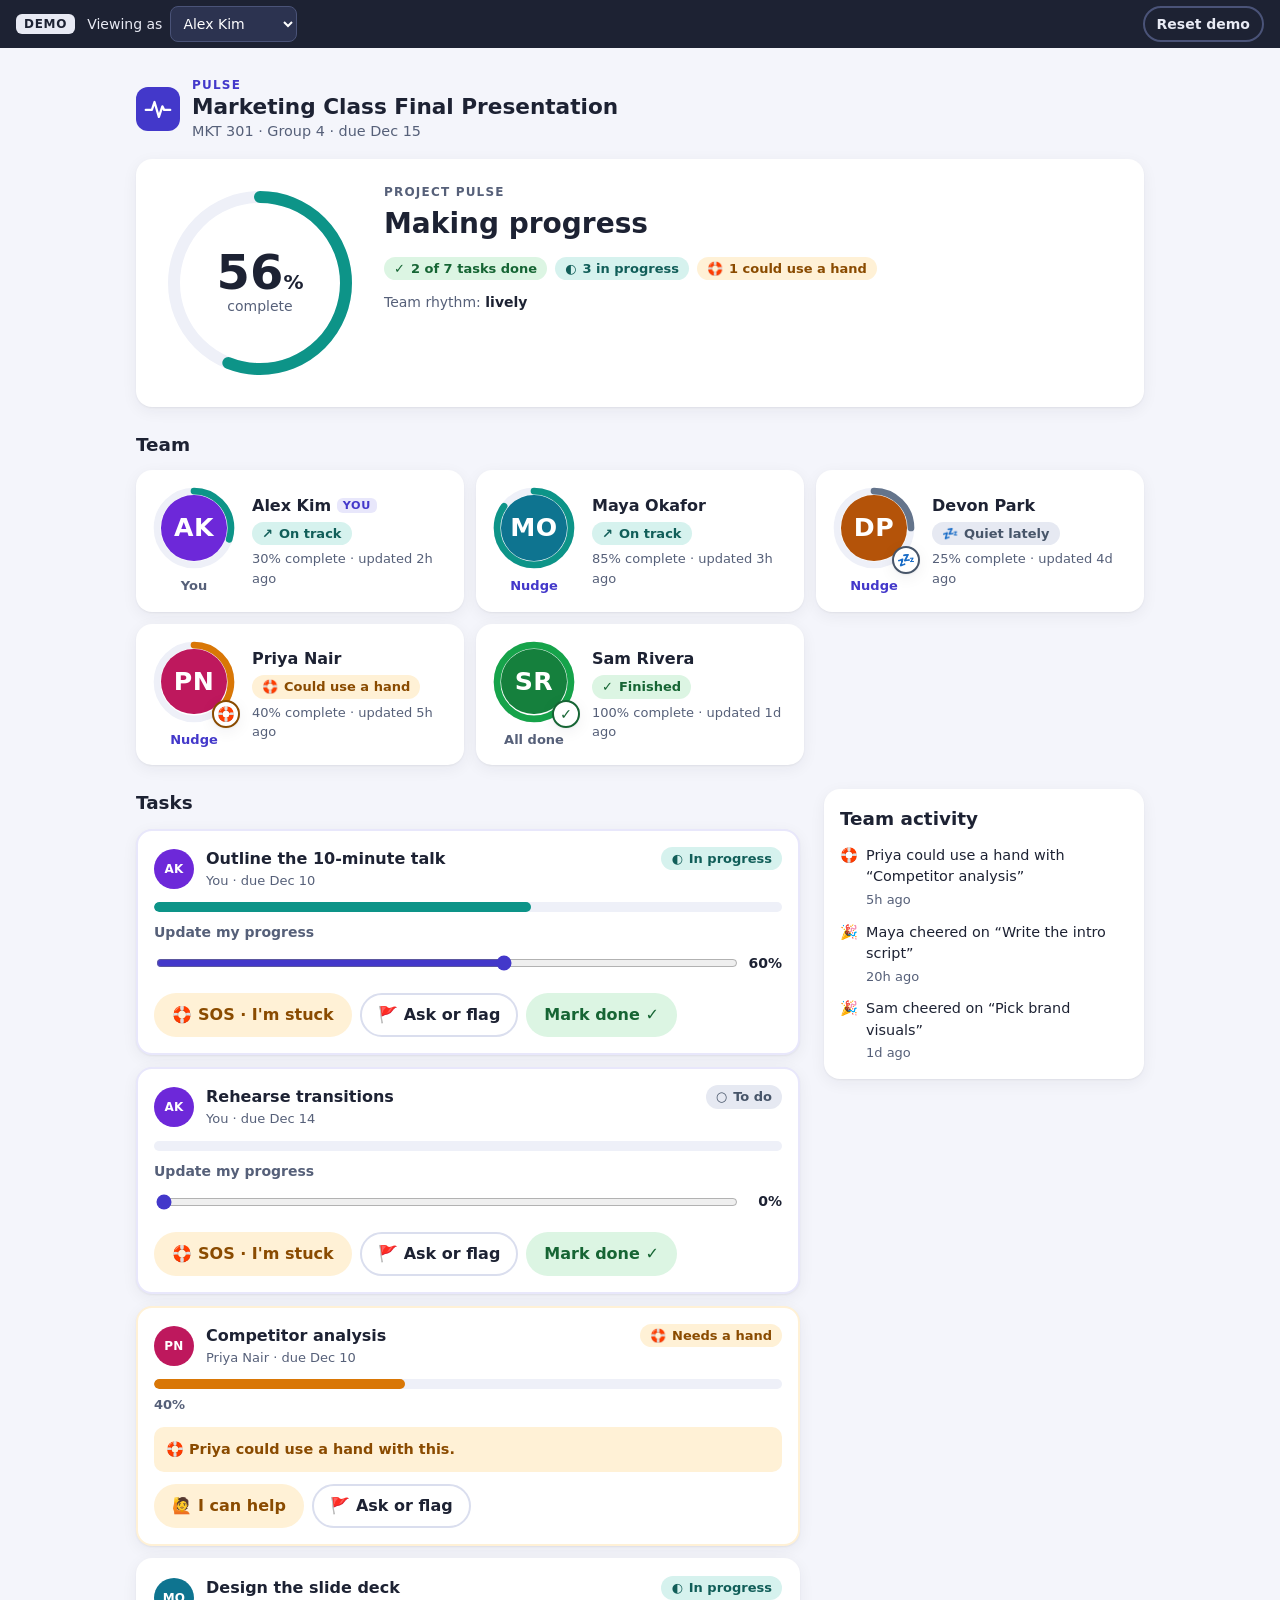
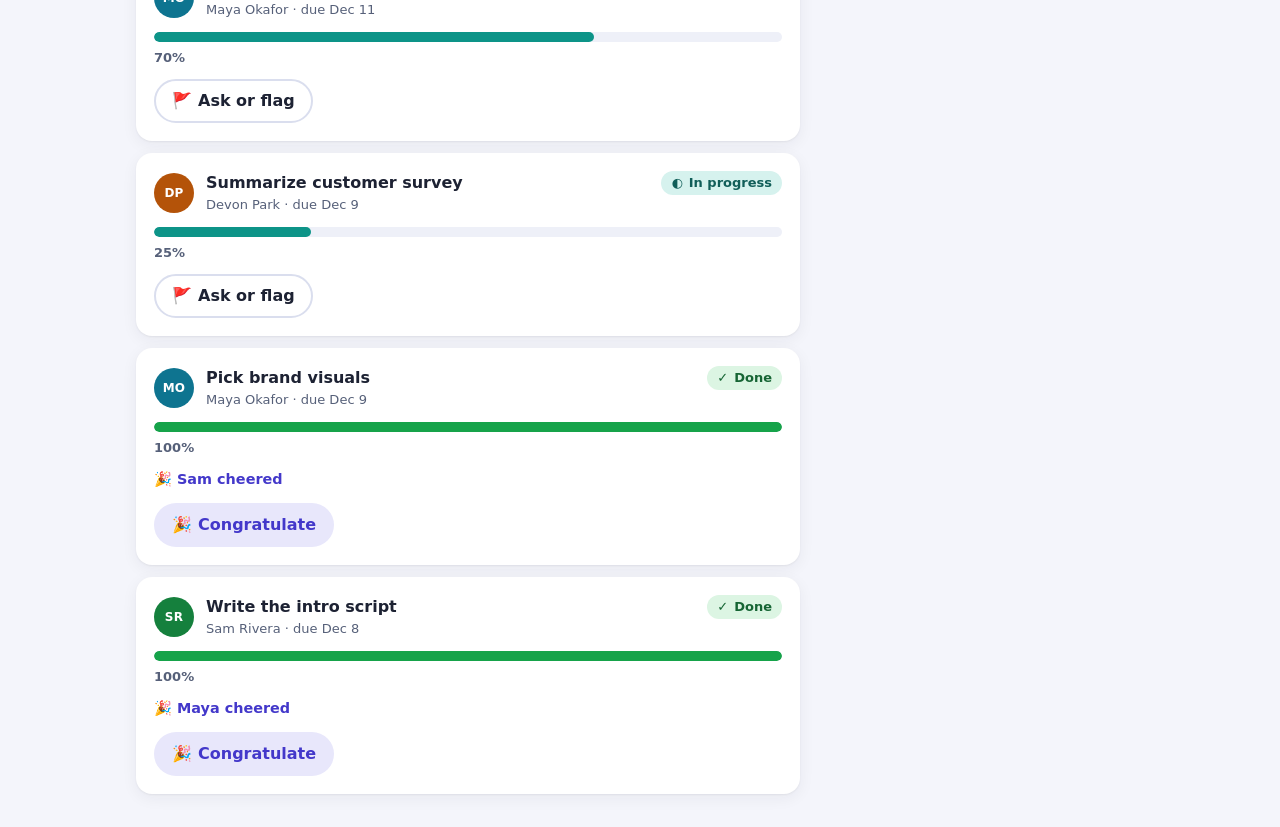
==== docs/index.html @ a9f3e218 "Add files via upload" ====
<!doctype html>
<html lang="en">
<head>
  <meta charset="utf-8">
  <meta name="viewport" content="width=device-width, initial-scale=1">
  <title>Pulse · Group projects without the awkward</title>
  <meta name="description" content="Check in, remind, and ask for help on group projects with one tap. No bossy texts required.">
  <meta name="theme-color" content="#4338ca">
  <link rel="icon" href="data:image/svg+xml,%3Csvg xmlns='http://www.w3.org/2000/svg' viewBox='0 0 32 32'%3E%3Crect width='32' height='32' rx='8' fill='%234338ca'/%3E%3Cpath d='M3 17h6l3-8 5 15 4-11 2 4h6' fill='none' stroke='white' stroke-width='2.5' stroke-linecap='round' stroke-linejoin='round'/%3E%3C/svg%3E">
  <link rel="stylesheet" href="css/tokens.css">
  <link rel="stylesheet" href="css/styles.css">
  <script type="module" src="js/main.js"></script>
</head>
<body>
  <a class="skip-link" href="#main">Skip to content</a>
  <div id="app"></div>
  <div id="toasts" role="status" aria-live="polite"></div>
  <div id="sr-live" class="sr-only" aria-live="polite"></div>
  <noscript><p style="padding:24px">Pulse needs JavaScript to run.</p></noscript>
</body>
</html>
---- docs/css/tokens.css ----
/* Text tones are AA on their soft backgrounds; fill tones are >= 3:1 on white for rings and bars. */
:root {
  --font: system-ui, -apple-system, "Segoe UI", Roboto, "Helvetica Neue", sans-serif;

  --bg: #f4f5fb;
  --surface: #ffffff;
  --surface-2: #eef0f8;
  --border: #dadeee;
  --text: #1d2233;
  --muted: #566079;

  --primary: #4338ca;
  --primary-ink: #ffffff;
  --primary-soft: #e8e7fb;

  --ok: #115e59;
  --ok-soft: #d6f2ee;
  --ok-fill: #0d9488;

  --done: #166534;
  --done-soft: #dcf5e3;
  --done-fill: #16a34a;

  --help: #8a4b00;
  --help-soft: #fff1d6;
  --help-fill: #d97706;

  --quiet: #475569;
  --quiet-soft: #e6e9f2;
  --quiet-fill: #64748b;

  --space-1: 4px;
  --space-2: 8px;
  --space-3: 12px;
  --space-4: 16px;
  --space-5: 24px;
  --space-6: 32px;
  --radius: 16px;
  --radius-sm: 10px;
  --shadow: 0 1px 2px rgb(29 34 51 / 6%), 0 4px 16px rgb(29 34 51 / 6%);

  --dur-fast: 150ms;
  --dur: 350ms;
  --dur-meter: 900ms;
  --ease: cubic-bezier(0.2, 0.8, 0.2, 1);
}
---- docs/css/styles.css ----
*, *::before, *::after { box-sizing: border-box; }
html { -webkit-text-size-adjust: 100%; }
body {
  margin: 0;
  background: var(--bg);
  color: var(--text);
  font: 16px/1.5 var(--font);
}
h1, h2, h3, p, ul { margin: 0; }
ul { padding: 0; list-style: none; }
button, select, input { font: inherit; color: inherit; }
:focus-visible { outline: 3px solid var(--primary); outline-offset: 2px; }
#main:focus { outline: none; }

.sr-only { position: absolute; width: 1px; height: 1px; overflow: hidden; clip: rect(0 0 0 0); white-space: nowrap; }
.skip-link { position: absolute; left: -999px; top: 8px; background: var(--primary); color: var(--primary-ink); padding: 8px 12px; border-radius: 8px; z-index: 100; }
.skip-link:focus { left: 8px; }

/* ---------- tone helpers ---------- */
.tone-ok, .chip-ok { --tone: var(--ok); --tone-soft: var(--ok-soft); --tone-fill: var(--ok-fill); }
.tone-done, .chip-done { --tone: var(--done); --tone-soft: var(--done-soft); --tone-fill: var(--done-fill); }
.tone-help, .chip-help { --tone: var(--help); --tone-soft: var(--help-soft); --tone-fill: var(--help-fill); }
.tone-quiet, .chip-quiet { --tone: var(--quiet); --tone-soft: var(--quiet-soft); --tone-fill: var(--quiet-fill); }

/* ---------- layout ---------- */
.shell { max-width: 1040px; margin: 0 auto; padding: var(--space-4) var(--space-4) var(--space-6); }
main { display: grid; gap: var(--space-5); }
h2 { font-size: 1.15rem; margin-bottom: var(--space-3); }
.columns { display: grid; gap: var(--space-5); align-items: start; }
@media (min-width: 900px) { .columns { grid-template-columns: 1fr 320px; } }
.card { background: var(--surface); border-radius: var(--radius); box-shadow: var(--shadow); padding: var(--space-4); }
.empty { color: var(--muted); }

.demo-bar { display: flex; flex-wrap: wrap; align-items: center; gap: var(--space-3); padding: 6px var(--space-4); background: #1d2233; color: #e8eaf4; font-size: 0.875rem; }
.demo-bar label { display: flex; align-items: center; gap: var(--space-2); margin-right: auto; }
.demo-bar select { background: #2c3350; border: 1px solid #4a5378; border-radius: 8px; padding: 6px 8px; color: #fff; min-height: 36px; }
.demo-bar .btn-ghost { color: #e8eaf4; border-color: #4a5378; }
.demo-tag { background: #e8eaf4; color: #1d2233; border-radius: 6px; padding: 1px 8px; font-weight: 700; font-size: 0.75rem; text-transform: uppercase; letter-spacing: 0.06em; }

.top { display: flex; gap: var(--space-3); align-items: center; padding: var(--space-3) 0 var(--space-4); }
.logo { width: 44px; height: 44px; border-radius: 12px; background: var(--primary); color: #fff; display: grid; place-items: center; flex: none; }
.logo svg { width: 28px; height: 28px; }
.brand { font-size: 0.75rem; font-weight: 700; letter-spacing: 0.1em; text-transform: uppercase; color: var(--primary); }
h1 { font-size: 1.35rem; line-height: 1.25; }
.sub { color: var(--muted); font-size: 0.9rem; }

/* ---------- buttons and chips ---------- */
.btn { display: inline-flex; align-items: center; justify-content: center; gap: 6px; min-height: 44px; padding: 8px 16px; border-radius: 999px; border: 2px solid transparent; background: var(--surface-2); font-weight: 600; cursor: pointer; transition: transform var(--dur-fast) var(--ease), background var(--dur-fast); }
.btn:hover { background: var(--border); }
.btn:active { transform: scale(0.97); }
.btn:disabled { cursor: default; opacity: 1; transform: none; }
.btn-sm { min-height: 36px; padding: 4px 12px; font-size: 0.875rem; }
.btn-primary { background: var(--primary); color: var(--primary-ink); }
.btn-primary:hover { background: #3730a3; }
.btn-ghost { background: transparent; border-color: var(--border); }
.btn-ghost:hover { background: var(--surface-2); }
.btn-soft { background: var(--done-soft); color: var(--done); }
.btn-soft:hover { background: #c9efd4; }
.btn-soft:disabled { background: var(--quiet-soft); color: var(--quiet); }
.btn-help { background: var(--help-soft); color: var(--help); }
.btn-help:hover { background: #ffe5b4; }
.btn-cheer { background: var(--primary-soft); color: var(--primary); }
.btn-cheer:hover { background: #d9d7f8; }
.btn-chip { background: var(--surface); border-color: var(--border); }
.btn-chip:hover { background: var(--primary-soft); border-color: var(--primary); }

.chip { display: inline-flex; align-items: center; gap: 6px; padding: 2px 10px; border-radius: 999px; font-size: 0.8125rem; font-weight: 600; background: var(--tone-soft); color: var(--tone); white-space: nowrap; }
.chip-row { display: flex; flex-wrap: wrap; gap: var(--space-2); }

/* ---------- avatar and individual meter ---------- */
.avatar { --size: 56px; position: relative; display: inline-grid; place-items: center; width: var(--size); height: var(--size); flex: none; }
.avatar-lg { --size: 84px; }
.avatar-sm { --size: 40px; }
.avatar-xs { --size: 24px; }
.avatar-face { position: absolute; inset: 11%; border-radius: 50%; background: var(--avatar-color); color: #fff; display: grid; place-items: center; font-weight: 700; font-size: calc(var(--size) * 0.3); letter-spacing: 0.02em; }
.avatar-xs .avatar-face, .avatar-sm .avatar-face { inset: 0; }
.avatar-badge { position: absolute; right: -4px; bottom: -4px; width: 28px; height: 28px; border-radius: 50%; background: var(--surface); border: 2px solid var(--tone, var(--border)); color: var(--tone, var(--text)); display: grid; place-items: center; font-size: 0.9rem; font-weight: 700; line-height: 1; box-shadow: var(--shadow); }
.ring { position: absolute; inset: 0; width: 100%; height: 100%; transform: rotate(-90deg); }
.ring circle, .pulse-svg circle { fill: none; stroke-width: 8; }
.ring-track { stroke: var(--surface-2); }
.ring-fill { stroke: var(--tone-fill, var(--primary)); stroke-linecap: round; transition: stroke-dasharray var(--dur-meter) var(--ease), stroke var(--dur); }
.ring-fill[data-pct="0"] { opacity: 0; }

/* ---------- project pulse ---------- */
.hero { display: grid; gap: var(--space-5); justify-items: center; text-align: center; padding: var(--space-5); }
@media (min-width: 640px) { .hero { grid-template-columns: auto 1fr; justify-items: start; text-align: left; } }
.pulse-meter { position: relative; width: 200px; height: 200px; }
.pulse-svg { position: relative; width: 100%; height: 100%; transform: rotate(-90deg); }
.pulse-svg circle { stroke-width: 12; }
.pulse-halo { position: absolute; inset: 0; border-radius: 50%; border: 4px solid var(--tone-fill); opacity: 0; animation: heartbeat var(--pulse-duration, 2s) ease-out infinite; }
.pulse-center { position: absolute; inset: 0; display: grid; place-content: center; text-align: center; }
.pulse-pct { font-size: 3rem; font-weight: 800; line-height: 1; }
.pulse-pct small { font-size: 1.25rem; font-weight: 700; }
.pulse-caption { color: var(--muted); font-size: 0.875rem; }
.eyebrow { font-size: 0.75rem; font-weight: 700; letter-spacing: 0.1em; text-transform: uppercase; color: var(--muted); }
.hero h2 { font-size: 1.75rem; margin: 2px 0 var(--space-3); }
.rhythm { margin-top: var(--space-3); color: var(--muted); font-size: 0.875rem; }
.rhythm strong { color: var(--text); }
@keyframes heartbeat {
  0% { transform: scale(0.98); opacity: 0.55; }
  55% { transform: scale(1.14); opacity: 0; }
  100% { transform: scale(1.14); opacity: 0; }
}

/* ---------- team ---------- */
.team { display: grid; gap: var(--space-3); grid-template-columns: repeat(auto-fill, minmax(260px, 1fr)); }
.member-card { display: flex; gap: var(--space-4); align-items: center; background: var(--surface); border-radius: var(--radius); box-shadow: var(--shadow); padding: var(--space-4); }
.nudge-slot { display: grid; justify-items: center; gap: 6px; background: none; border: 0; padding: 4px; margin: -4px; border-radius: var(--radius-sm); flex: none; min-width: 92px; }
button.nudge-slot { cursor: pointer; transition: transform var(--dur-fast) var(--ease); }
button.nudge-slot:hover { background: var(--primary-soft); }
button.nudge-slot:active { transform: scale(0.95); }
.nudge-caption { font-size: 0.8125rem; font-weight: 700; color: var(--primary); }
.nudge-slot.is-cooldown .nudge-caption, .nudge-slot.is-finished .nudge-caption { color: var(--muted); }
div.nudge-slot .nudge-caption { color: var(--muted); font-weight: 600; }
.member-info { display: grid; gap: 4px; justify-items: start; min-width: 0; }
.member-name { font-size: 1rem; }
.you-tag { font-size: 0.7rem; font-weight: 700; text-transform: uppercase; letter-spacing: 0.06em; background: var(--primary-soft); color: var(--primary); border-radius: 6px; padding: 1px 6px; vertical-align: middle; }
.member-meta { color: var(--muted); font-size: 0.8125rem; }
.member-waiting { color: var(--primary); font-size: 0.8125rem; font-weight: 600; }

/* receive animation: the nudged avatar waves and sends out ripples; the 👋 badge stays as the non-motion cue */
.nudge-anim { animation: wave 0.9s var(--ease) 3; }
.nudge-anim .ripple { position: absolute; inset: 0; border-radius: 50%; border: 3px solid var(--primary); animation: ripple 1.2s ease-out 3; }
@keyframes wave {
  0%, 100% { transform: rotate(0) scale(1); }
  20% { transform: rotate(-9deg) scale(1.08); }
  45% { transform: rotate(8deg) scale(1.08); }
  70% { transform: rotate(-4deg) scale(1.03); }
}
@keyframes ripple { from { transform: scale(1); opacity: 0.7; } to { transform: scale(1.55); opacity: 0; } }

.banner { display: flex; flex-wrap: wrap; align-items: center; gap: var(--space-4); background: var(--primary-soft); border: 2px solid var(--primary); border-radius: var(--radius); padding: var(--space-4); animation: slide-in var(--dur) var(--ease); }
.banner-icon { font-size: 2rem; }
.banner-text { flex: 1 1 220px; }
.banner h2 { font-size: 1.05rem; margin: 0 0 2px; }
.banner p { color: var(--muted); font-size: 0.9rem; }
.banner-actions { display: flex; flex-wrap: wrap; gap: var(--space-2); }
@keyframes slide-in { from { transform: translateY(-8px); opacity: 0; } }

/* ---------- tasks ---------- */
.tasks { display: grid; gap: var(--space-3); }
.task { display: grid; gap: var(--space-3); border: 2px solid transparent; }
.task.is-mine { border-color: var(--primary-soft); }
.task.status-needs_help { border-color: var(--help-soft); }
.task-head { display: flex; align-items: center; gap: var(--space-3); }
.task-title { flex: 1; min-width: 0; }
.task-title h3 { font-size: 1rem; }
.task-title p { color: var(--muted); font-size: 0.8125rem; }
.task-head .chip { align-self: flex-start; }
.bar { height: 10px; background: var(--surface-2); border-radius: 999px; overflow: hidden; }
.bar-fill { display: block; height: 100%; background: var(--tone-fill); border-radius: 999px; transition: width var(--dur) var(--ease); }
.bar-label { margin-top: -6px; font-size: 0.8125rem; font-weight: 700; color: var(--muted); }
.bar + .slider { margin-top: -2px; }
.slider { display: grid; grid-template-columns: 1fr auto; gap: 2px var(--space-3); align-items: center; font-size: 0.875rem; font-weight: 600; }
.slider span { grid-column: 1 / -1; color: var(--muted); }
.slider input { width: 100%; height: 32px; accent-color: var(--primary); cursor: pointer; }
.slider output { font-weight: 700; min-width: 3.5ch; text-align: right; }
.task-actions { display: flex; flex-wrap: wrap; gap: var(--space-2); }
.help-panel { background: var(--help-soft); color: var(--help); border-radius: var(--radius-sm); padding: var(--space-3); font-weight: 600; font-size: 0.9rem; display: grid; gap: var(--space-2); }
.offers { display: grid; gap: 6px; color: var(--text); font-weight: 500; }
.offers li { display: flex; align-items: center; gap: var(--space-2); }
.cheer-line { color: var(--primary); font-weight: 600; font-size: 0.9rem; }
.flag-row { display: flex; flex-wrap: wrap; gap: var(--space-2); }
.flag-chip { display: inline-flex; align-items: center; gap: 6px; background: var(--primary-soft); color: var(--primary); border-radius: 999px; padding: 2px 4px 2px 12px; font-size: 0.8125rem; font-weight: 600; }
.flag-chip small { font-weight: 500; color: var(--muted); }
.flag-chip:not(:has(.chip-x)) { padding-right: 12px; }
.chip-x { width: 28px; height: 28px; border: 0; border-radius: 50%; background: transparent; color: var(--primary); font-size: 1.1rem; line-height: 1; cursor: pointer; }
.chip-x:hover { background: #d9d7f8; }
.flag-menu { display: flex; flex-wrap: wrap; gap: var(--space-2); padding-top: var(--space-2); border-top: 1px dashed var(--border); animation: slide-in var(--dur-fast) var(--ease); }

/* ---------- feed ---------- */
.feed ul { display: grid; gap: var(--space-3); }
.feed li { display: grid; grid-template-columns: auto 1fr; gap: 2px var(--space-2); font-size: 0.9rem; }
.feed time { grid-column: 2; color: var(--muted); font-size: 0.8125rem; }

/* ---------- toasts and confetti ---------- */
#toasts { position: fixed; left: 50%; bottom: var(--space-4); transform: translateX(-50%); display: grid; gap: var(--space-2); width: min(92vw, 440px); z-index: 50; pointer-events: none; }
.toast { pointer-events: auto; display: flex; align-items: center; gap: var(--space-3); background: #1d2233; color: #fff; border-radius: 14px; padding: 12px 16px; box-shadow: 0 8px 24px rgb(0 0 0 / 25%); animation: slide-in var(--dur) var(--ease); }
.toast-text { flex: 1; }
.toast-undo { background: transparent; border: 2px solid #aab0ff; color: #cfd2ff; border-radius: 999px; min-height: 36px; padding: 2px 14px; font-weight: 700; cursor: pointer; }
.toast-undo:hover { background: #2c3350; }
.confetti { position: fixed; z-index: 60; pointer-events: none; font-size: 1.4rem; transform: translate(-50%, -50%); animation: pop 0.9s var(--ease) forwards; }
@keyframes pop { to { transform: translate(calc(-50% + var(--dx)), calc(-50% + var(--dy))) rotate(25deg); opacity: 0; } }

/* ---------- debug (?debug=1) ---------- */
#debug-panel { position: fixed; left: 8px; bottom: 8px; z-index: 70; display: flex; flex-wrap: wrap; gap: 4px; align-items: center; background: #fff; border: 1px solid var(--border); border-radius: 10px; padding: 6px 8px; font-size: 0.75rem; box-shadow: var(--shadow); max-width: 260px; }
#debug-panel button { min-height: 28px; padding: 0 8px; border: 1px solid var(--border); border-radius: 6px; background: var(--surface-2); cursor: pointer; }
#debug-panel button[aria-pressed="true"] { background: var(--primary); color: #fff; }

/* ---------- small screens ---------- */
@media (max-width: 420px) {
  .team { grid-template-columns: 1fr; }
  .hero h2 { font-size: 1.5rem; }
}

/* Motion off: states still read through badges, labels and the final ring/bar values. */
@media (prefers-reduced-motion: reduce) {
  *, *::before, *::after { animation: none !important; transition: none !important; scroll-behavior: auto !important; }
}
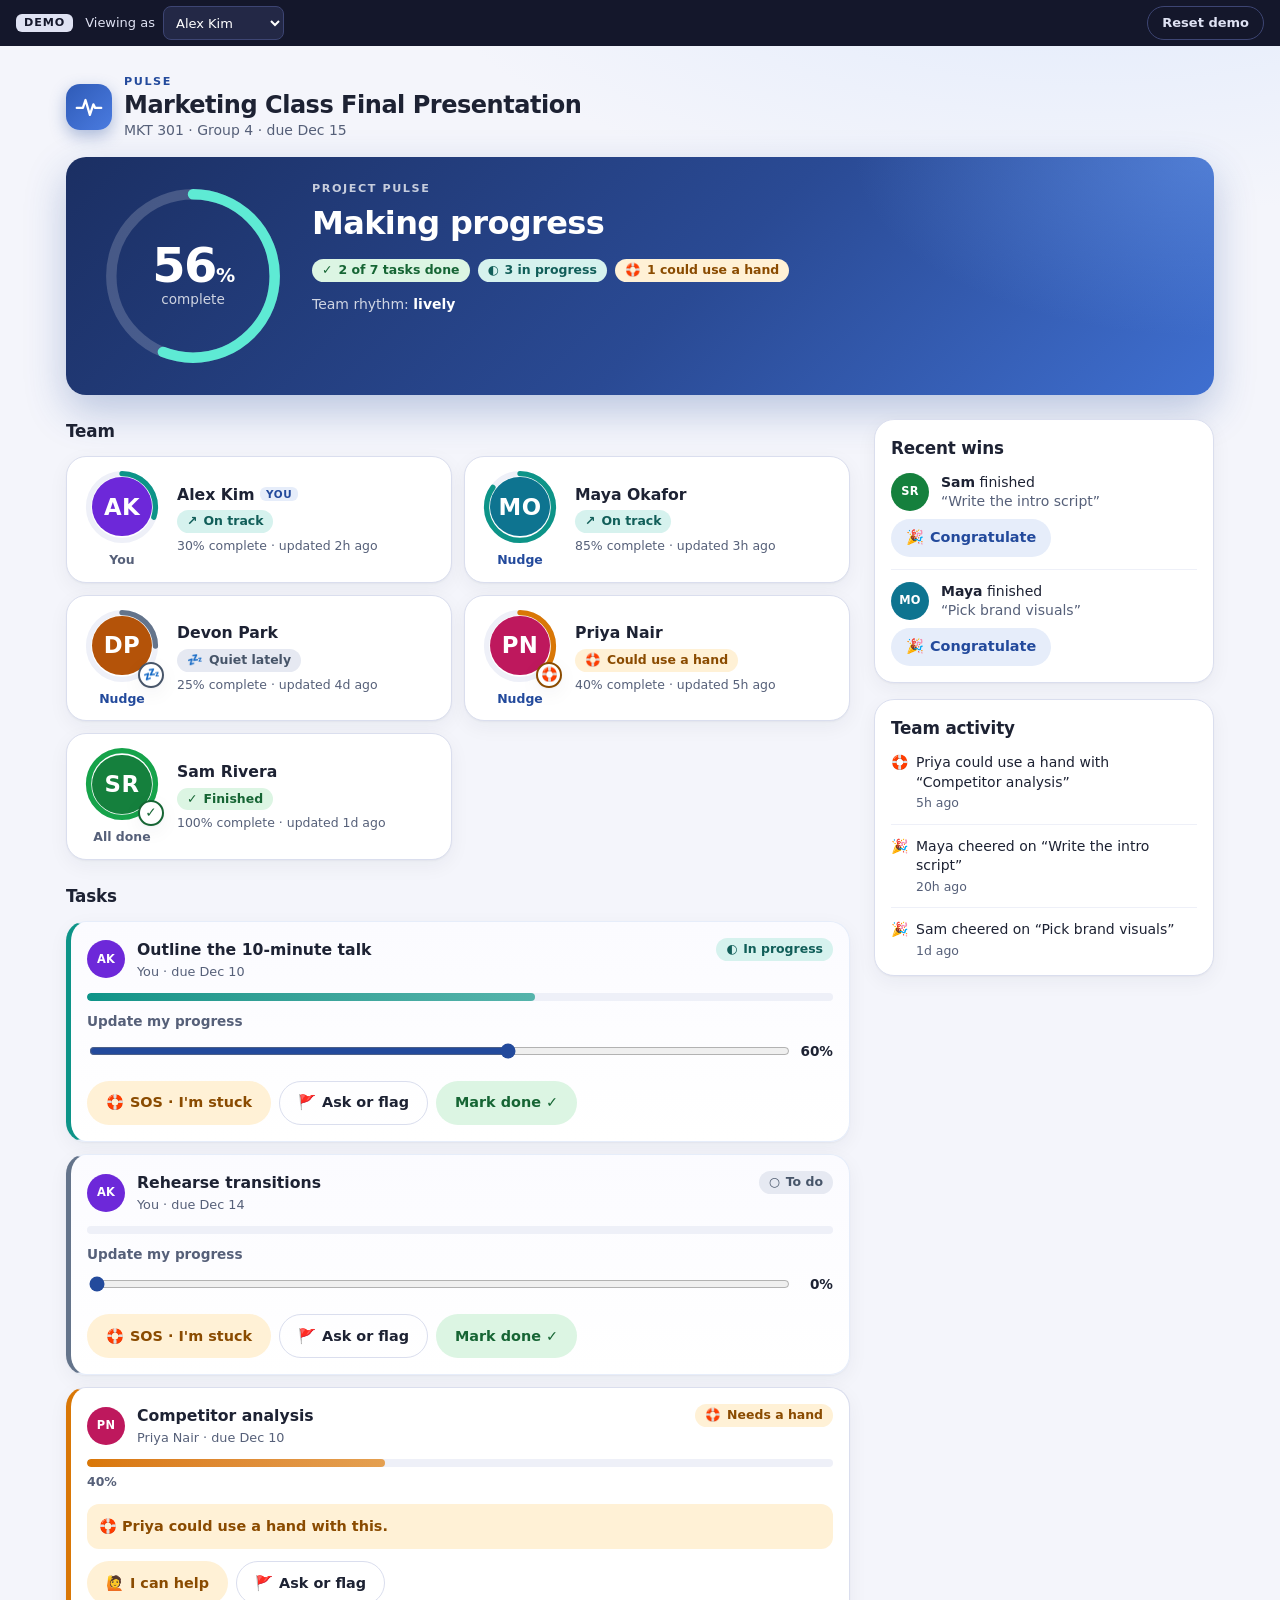
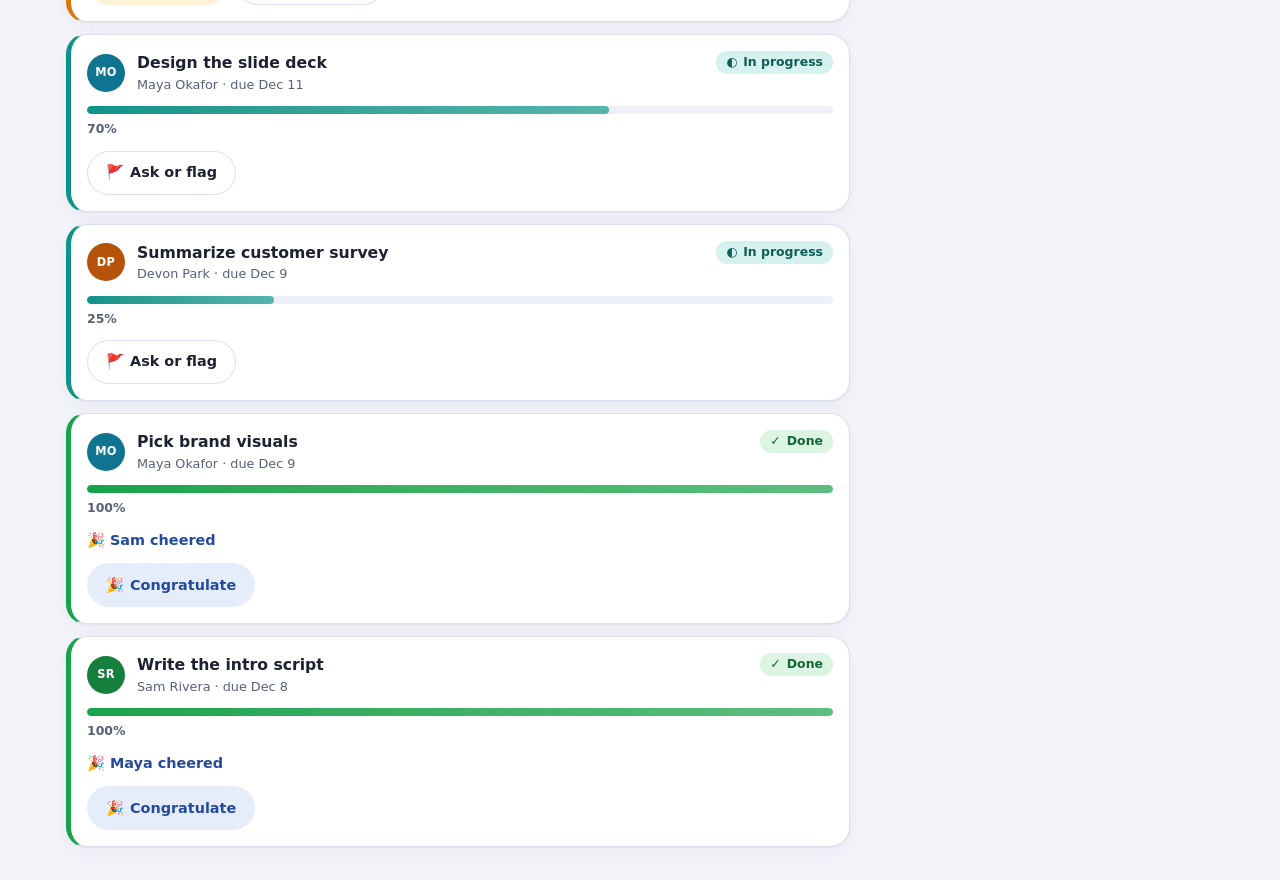
==== commit 95ad3203: "Redesign: two-column layout with wins sidebar, navy theme, test harness" ====
--- a/docs/index.html
+++ b/docs/index.html
@@ -5,8 +5,8 @@
   <meta name="viewport" content="width=device-width, initial-scale=1">
   <title>Pulse · Group projects without the awkward</title>
   <meta name="description" content="Check in, remind, and ask for help on group projects with one tap. No bossy texts required.">
-  <meta name="theme-color" content="#4338ca">
-  <link rel="icon" href="data:image/svg+xml,%3Csvg xmlns='http://www.w3.org/2000/svg' viewBox='0 0 32 32'%3E%3Crect width='32' height='32' rx='8' fill='%234338ca'/%3E%3Cpath d='M3 17h6l3-8 5 15 4-11 2 4h6' fill='none' stroke='white' stroke-width='2.5' stroke-linecap='round' stroke-linejoin='round'/%3E%3C/svg%3E">
+  <meta name="theme-color" content="#234a9c">
+  <link rel="icon" href="data:image/svg+xml,%3Csvg xmlns='http://www.w3.org/2000/svg' viewBox='0 0 32 32'%3E%3Crect width='32' height='32' rx='8' fill='%23234a9c'/%3E%3Cpath d='M3 17h6l3-8 5 15 4-11 2 4h6' fill='none' stroke='white' stroke-width='2.5' stroke-linecap='round' stroke-linejoin='round'/%3E%3C/svg%3E">
   <link rel="stylesheet" href="css/tokens.css">
   <link rel="stylesheet" href="css/styles.css">
   <script type="module" src="js/main.js"></script>
--- a/docs/css/tokens.css
+++ b/docs/css/tokens.css
@@ -9,9 +9,9 @@
   --text: #1d2233;
   --muted: #566079;
 
-  --primary: #4338ca;
+  --primary: #234a9c;
   --primary-ink: #ffffff;
-  --primary-soft: #e8e7fb;
+  --primary-soft: #e6edfa;
 
   --ok: #115e59;
   --ok-soft: #d6f2ee;
@@ -35,9 +35,9 @@
   --space-4: 16px;
   --space-5: 24px;
   --space-6: 32px;
-  --radius: 16px;
-  --radius-sm: 10px;
-  --shadow: 0 1px 2px rgb(29 34 51 / 6%), 0 4px 16px rgb(29 34 51 / 6%);
+  --radius: 20px;
+  --radius-sm: 12px;
+  --shadow: 0 1px 2px rgb(29 34 51 / 4%), 0 6px 20px rgb(29 34 51 / 5%);
 
   --dur-fast: 150ms;
   --dur: 350ms;
--- a/docs/css/styles.css
+++ b/docs/css/styles.css
@@ -2,9 +2,11 @@
 html { -webkit-text-size-adjust: 100%; }
 body {
   margin: 0;
-  background: var(--bg);
+  background: radial-gradient(1100px 520px at 85% -120px, #dde8fb 0%, transparent 65%), var(--bg);
+  background-attachment: fixed;
   color: var(--text);
   font: 16px/1.5 var(--font);
+  -webkit-font-smoothing: antialiased;
 }
 h1, h2, h3, p, ul { margin: 0; }
 ul { padding: 0; list-style: none; }
@@ -17,41 +19,48 @@
 .skip-link:focus { left: 8px; }
 
 /* ---------- tone helpers ---------- */
-.tone-ok, .chip-ok { --tone: var(--ok); --tone-soft: var(--ok-soft); --tone-fill: var(--ok-fill); }
-.tone-done, .chip-done { --tone: var(--done); --tone-soft: var(--done-soft); --tone-fill: var(--done-fill); }
-.tone-help, .chip-help { --tone: var(--help); --tone-soft: var(--help-soft); --tone-fill: var(--help-fill); }
-.tone-quiet, .chip-quiet { --tone: var(--quiet); --tone-soft: var(--quiet-soft); --tone-fill: var(--quiet-fill); }
+.tone-ok, .chip-ok, .status-in_progress { --tone: var(--ok); --tone-soft: var(--ok-soft); --tone-fill: var(--ok-fill); }
+.tone-done, .chip-done, .status-done { --tone: var(--done); --tone-soft: var(--done-soft); --tone-fill: var(--done-fill); }
+.tone-help, .chip-help, .status-needs_help { --tone: var(--help); --tone-soft: var(--help-soft); --tone-fill: var(--help-fill); }
+.tone-quiet, .chip-quiet, .status-todo { --tone: var(--quiet); --tone-soft: var(--quiet-soft); --tone-fill: var(--quiet-fill); }
 
 /* ---------- layout ---------- */
-.shell { max-width: 1040px; margin: 0 auto; padding: var(--space-4) var(--space-4) var(--space-6); }
+.shell { max-width: 1180px; margin: 0 auto; padding: var(--space-3) var(--space-4) var(--space-6); }
 main { display: grid; gap: var(--space-5); }
-h2 { font-size: 1.15rem; margin-bottom: var(--space-3); }
+h2 { font-size: 1.05rem; font-weight: 700; letter-spacing: -0.01em; margin-bottom: var(--space-3); }
 .columns { display: grid; gap: var(--space-5); align-items: start; }
-@media (min-width: 900px) { .columns { grid-template-columns: 1fr 320px; } }
-.card { background: var(--surface); border-radius: var(--radius); box-shadow: var(--shadow); padding: var(--space-4); }
-.empty { color: var(--muted); }
-
-.demo-bar { display: flex; flex-wrap: wrap; align-items: center; gap: var(--space-3); padding: 6px var(--space-4); background: #1d2233; color: #e8eaf4; font-size: 0.875rem; }
+.primary { display: grid; gap: var(--space-5); min-width: 0; }
+.side { display: grid; gap: var(--space-4); }
+@media (min-width: 1000px) {
+  .columns { grid-template-columns: minmax(0, 1fr) 340px; }
+  .side { position: sticky; top: var(--space-4); }
+}
+.card { background: var(--surface); border: 1px solid var(--border); border-radius: var(--radius); box-shadow: var(--shadow); padding: var(--space-4); }
+.side h2 { margin-bottom: var(--space-3); }
+.empty { color: var(--muted); font-size: 0.9rem; }
+
+.demo-bar { display: flex; flex-wrap: wrap; align-items: center; gap: var(--space-3); padding: 6px var(--space-4); background: #14172b; color: #dfe2f3; font-size: 0.8125rem; }
 .demo-bar label { display: flex; align-items: center; gap: var(--space-2); margin-right: auto; }
-.demo-bar select { background: #2c3350; border: 1px solid #4a5378; border-radius: 8px; padding: 6px 8px; color: #fff; min-height: 36px; }
-.demo-bar .btn-ghost { color: #e8eaf4; border-color: #4a5378; }
-.demo-tag { background: #e8eaf4; color: #1d2233; border-radius: 6px; padding: 1px 8px; font-weight: 700; font-size: 0.75rem; text-transform: uppercase; letter-spacing: 0.06em; }
-
-.top { display: flex; gap: var(--space-3); align-items: center; padding: var(--space-3) 0 var(--space-4); }
-.logo { width: 44px; height: 44px; border-radius: 12px; background: var(--primary); color: #fff; display: grid; place-items: center; flex: none; }
+.demo-bar select { background: #232846; border: 1px solid #3d4573; border-radius: 8px; padding: 4px 8px; color: #fff; min-height: 34px; }
+.demo-bar .btn-ghost { color: #dfe2f3; border-color: #3d4573; }
+.demo-bar .btn-ghost:hover { background: #232846; }
+.demo-tag { background: #dfe2f3; color: #14172b; border-radius: 6px; padding: 1px 8px; font-weight: 700; font-size: 0.7rem; text-transform: uppercase; letter-spacing: 0.08em; }
+
+.top { display: flex; gap: var(--space-3); align-items: center; padding: var(--space-4) 0; }
+.logo { width: 46px; height: 46px; border-radius: 14px; background: linear-gradient(135deg, #2f5bb7, #4a7be0); color: #fff; display: grid; place-items: center; flex: none; box-shadow: 0 6px 16px rgb(35 74 156 / 35%); }
 .logo svg { width: 28px; height: 28px; }
-.brand { font-size: 0.75rem; font-weight: 700; letter-spacing: 0.1em; text-transform: uppercase; color: var(--primary); }
-h1 { font-size: 1.35rem; line-height: 1.25; }
-.sub { color: var(--muted); font-size: 0.9rem; }
+.brand { font-size: 0.7rem; font-weight: 800; letter-spacing: 0.14em; text-transform: uppercase; color: var(--primary); }
+h1 { font-size: 1.5rem; line-height: 1.2; font-weight: 750; letter-spacing: -0.02em; }
+.sub { color: var(--muted); font-size: 0.875rem; }
 
 /* ---------- buttons and chips ---------- */
-.btn { display: inline-flex; align-items: center; justify-content: center; gap: 6px; min-height: 44px; padding: 8px 16px; border-radius: 999px; border: 2px solid transparent; background: var(--surface-2); font-weight: 600; cursor: pointer; transition: transform var(--dur-fast) var(--ease), background var(--dur-fast); }
+.btn { display: inline-flex; align-items: center; justify-content: center; gap: 6px; min-height: 44px; padding: 8px 18px; border-radius: 999px; border: 1px solid transparent; background: var(--surface-2); font-weight: 600; font-size: 0.9rem; cursor: pointer; transition: transform var(--dur-fast) var(--ease), background var(--dur-fast), box-shadow var(--dur-fast); }
 .btn:hover { background: var(--border); }
 .btn:active { transform: scale(0.97); }
-.btn:disabled { cursor: default; opacity: 1; transform: none; }
-.btn-sm { min-height: 36px; padding: 4px 12px; font-size: 0.875rem; }
-.btn-primary { background: var(--primary); color: var(--primary-ink); }
-.btn-primary:hover { background: #3730a3; }
+.btn:disabled { cursor: default; transform: none; }
+.btn-sm { min-height: 34px; padding: 2px 14px; font-size: 0.8125rem; }
+.btn-primary { background: linear-gradient(135deg, #2f5bb7, #1f4390); color: var(--primary-ink); box-shadow: 0 4px 12px rgb(35 74 156 / 30%); }
+.btn-primary:hover { background: linear-gradient(135deg, #234a9c, #5b21b6); }
 .btn-ghost { background: transparent; border-color: var(--border); }
 .btn-ghost:hover { background: var(--surface-2); }
 .btn-soft { background: var(--done-soft); color: var(--done); }
@@ -60,62 +69,67 @@
 .btn-help { background: var(--help-soft); color: var(--help); }
 .btn-help:hover { background: #ffe5b4; }
 .btn-cheer { background: var(--primary-soft); color: var(--primary); }
-.btn-cheer:hover { background: #d9d7f8; }
+.btn-cheer:hover { background: #d3def5; }
 .btn-chip { background: var(--surface); border-color: var(--border); }
 .btn-chip:hover { background: var(--primary-soft); border-color: var(--primary); }
 
-.chip { display: inline-flex; align-items: center; gap: 6px; padding: 2px 10px; border-radius: 999px; font-size: 0.8125rem; font-weight: 600; background: var(--tone-soft); color: var(--tone); white-space: nowrap; }
+.chip { display: inline-flex; align-items: center; gap: 6px; padding: 2px 10px; border-radius: 999px; font-size: 0.78rem; font-weight: 650; background: var(--tone-soft); color: var(--tone); white-space: nowrap; }
 .chip-row { display: flex; flex-wrap: wrap; gap: var(--space-2); }
 
 /* ---------- avatar and individual meter ---------- */
 .avatar { --size: 56px; position: relative; display: inline-grid; place-items: center; width: var(--size); height: var(--size); flex: none; }
-.avatar-lg { --size: 84px; }
-.avatar-sm { --size: 40px; }
+.avatar-lg { --size: 76px; }
+.avatar-sm { --size: 38px; }
 .avatar-xs { --size: 24px; }
 .avatar-face { position: absolute; inset: 11%; border-radius: 50%; background: var(--avatar-color); color: #fff; display: grid; place-items: center; font-weight: 700; font-size: calc(var(--size) * 0.3); letter-spacing: 0.02em; }
 .avatar-xs .avatar-face, .avatar-sm .avatar-face { inset: 0; }
-.avatar-badge { position: absolute; right: -4px; bottom: -4px; width: 28px; height: 28px; border-radius: 50%; background: var(--surface); border: 2px solid var(--tone, var(--border)); color: var(--tone, var(--text)); display: grid; place-items: center; font-size: 0.9rem; font-weight: 700; line-height: 1; box-shadow: var(--shadow); }
+.avatar-badge { position: absolute; right: -4px; bottom: -4px; width: 26px; height: 26px; border-radius: 50%; background: var(--surface); border: 2px solid var(--tone, var(--border)); color: var(--tone, var(--text)); display: grid; place-items: center; font-size: 0.85rem; font-weight: 700; line-height: 1; box-shadow: var(--shadow); }
 .ring { position: absolute; inset: 0; width: 100%; height: 100%; transform: rotate(-90deg); }
-.ring circle, .pulse-svg circle { fill: none; stroke-width: 8; }
+.ring circle, .pulse-svg circle { fill: none; stroke-width: 7; }
 .ring-track { stroke: var(--surface-2); }
 .ring-fill { stroke: var(--tone-fill, var(--primary)); stroke-linecap: round; transition: stroke-dasharray var(--dur-meter) var(--ease), stroke var(--dur); }
 .ring-fill[data-pct="0"] { opacity: 0; }
 
-/* ---------- project pulse ---------- */
-.hero { display: grid; gap: var(--space-5); justify-items: center; text-align: center; padding: var(--space-5); }
-@media (min-width: 640px) { .hero { grid-template-columns: auto 1fr; justify-items: start; text-align: left; } }
-.pulse-meter { position: relative; width: 200px; height: 200px; }
+/* ---------- project pulse (dark hero) ---------- */
+.hero { display: grid; gap: var(--space-5); justify-items: center; text-align: center; padding: var(--space-5); border: 0; color: #fff; background: radial-gradient(600px 300px at 100% 0%, rgb(120 170 255 / 40%), transparent 60%), linear-gradient(135deg, #1b2f63 0%, #2a4a94 55%, #3f6fd0 100%); box-shadow: 0 16px 40px rgb(35 74 156 / 28%); }
+@media (min-width: 640px) { .hero { grid-template-columns: auto 1fr; justify-items: start; text-align: left; padding: var(--space-5) var(--space-6); } }
+.pulse-meter { position: relative; width: 190px; height: 190px; }
+.hero .pulse-meter.tone-ok { --tone-fill: #5eead4; }
+.hero .pulse-meter.tone-done { --tone-fill: #86efac; }
 .pulse-svg { position: relative; width: 100%; height: 100%; transform: rotate(-90deg); }
-.pulse-svg circle { stroke-width: 12; }
-.pulse-halo { position: absolute; inset: 0; border-radius: 50%; border: 4px solid var(--tone-fill); opacity: 0; animation: heartbeat var(--pulse-duration, 2s) ease-out infinite; }
+.pulse-svg circle { stroke-width: 11; }
+.hero .ring-track { stroke: rgb(255 255 255 / 18%); }
+.pulse-halo { position: absolute; inset: 0; border-radius: 50%; border: 3px solid var(--tone-fill); opacity: 0; animation: heartbeat var(--pulse-duration, 2s) ease-out infinite; }
 .pulse-center { position: absolute; inset: 0; display: grid; place-content: center; text-align: center; }
-.pulse-pct { font-size: 3rem; font-weight: 800; line-height: 1; }
-.pulse-pct small { font-size: 1.25rem; font-weight: 700; }
-.pulse-caption { color: var(--muted); font-size: 0.875rem; }
-.eyebrow { font-size: 0.75rem; font-weight: 700; letter-spacing: 0.1em; text-transform: uppercase; color: var(--muted); }
-.hero h2 { font-size: 1.75rem; margin: 2px 0 var(--space-3); }
-.rhythm { margin-top: var(--space-3); color: var(--muted); font-size: 0.875rem; }
-.rhythm strong { color: var(--text); }
+.pulse-pct { font-size: 3rem; font-weight: 800; line-height: 1; letter-spacing: -0.03em; }
+.pulse-pct small { font-size: 1.2rem; font-weight: 700; }
+.pulse-caption { color: rgb(255 255 255 / 78%); font-size: 0.85rem; }
+.eyebrow { font-size: 0.7rem; font-weight: 700; letter-spacing: 0.14em; text-transform: uppercase; color: var(--muted); }
+.hero .eyebrow { color: rgb(255 255 255 / 75%); }
+.hero h2 { font-size: 2rem; font-weight: 800; letter-spacing: -0.02em; margin: 2px 0 var(--space-3); }
+.rhythm { margin-top: var(--space-3); color: rgb(255 255 255 / 78%); font-size: 0.875rem; }
+.rhythm strong { color: #fff; }
 @keyframes heartbeat {
-  0% { transform: scale(0.98); opacity: 0.55; }
+  0% { transform: scale(0.98); opacity: 0.6; }
   55% { transform: scale(1.14); opacity: 0; }
   100% { transform: scale(1.14); opacity: 0; }
 }
 
 /* ---------- team ---------- */
-.team { display: grid; gap: var(--space-3); grid-template-columns: repeat(auto-fill, minmax(260px, 1fr)); }
-.member-card { display: flex; gap: var(--space-4); align-items: center; background: var(--surface); border-radius: var(--radius); box-shadow: var(--shadow); padding: var(--space-4); }
-.nudge-slot { display: grid; justify-items: center; gap: 6px; background: none; border: 0; padding: 4px; margin: -4px; border-radius: var(--radius-sm); flex: none; min-width: 92px; }
-button.nudge-slot { cursor: pointer; transition: transform var(--dur-fast) var(--ease); }
+.team { display: grid; gap: var(--space-3); grid-template-columns: repeat(auto-fill, minmax(290px, 1fr)); }
+.member-card { display: flex; gap: var(--space-4); align-items: center; background: var(--surface); border: 1px solid var(--border); border-radius: var(--radius); box-shadow: var(--shadow); padding: var(--space-3) var(--space-4); transition: transform var(--dur-fast) var(--ease), box-shadow var(--dur-fast); }
+.member-card:hover { transform: translateY(-1px); box-shadow: 0 8px 24px rgb(29 34 51 / 10%); }
+.nudge-slot { display: grid; justify-items: center; gap: 6px; background: none; border: 0; padding: 6px; margin: -6px; border-radius: 14px; flex: none; min-width: 90px; }
+button.nudge-slot { cursor: pointer; transition: transform var(--dur-fast) var(--ease), background var(--dur-fast); }
 button.nudge-slot:hover { background: var(--primary-soft); }
 button.nudge-slot:active { transform: scale(0.95); }
-.nudge-caption { font-size: 0.8125rem; font-weight: 700; color: var(--primary); }
+.nudge-caption { font-size: 0.78rem; font-weight: 700; color: var(--primary); }
 .nudge-slot.is-cooldown .nudge-caption, .nudge-slot.is-finished .nudge-caption { color: var(--muted); }
 div.nudge-slot .nudge-caption { color: var(--muted); font-weight: 600; }
 .member-info { display: grid; gap: 4px; justify-items: start; min-width: 0; }
-.member-name { font-size: 1rem; }
-.you-tag { font-size: 0.7rem; font-weight: 700; text-transform: uppercase; letter-spacing: 0.06em; background: var(--primary-soft); color: var(--primary); border-radius: 6px; padding: 1px 6px; vertical-align: middle; }
-.member-meta { color: var(--muted); font-size: 0.8125rem; }
+.member-name { font-size: 0.98rem; font-weight: 700; }
+.you-tag { font-size: 0.65rem; font-weight: 700; text-transform: uppercase; letter-spacing: 0.06em; background: var(--primary-soft); color: var(--primary); border-radius: 6px; padding: 1px 6px; vertical-align: middle; }
+.member-meta { color: var(--muted); font-size: 0.78rem; }
 .member-waiting { color: var(--primary); font-size: 0.8125rem; font-weight: 600; }
 
 /* receive animation: the nudged avatar waves and sends out ripples; the 👋 badge stays as the non-motion cue */
@@ -129,7 +143,7 @@
 }
 @keyframes ripple { from { transform: scale(1); opacity: 0.7; } to { transform: scale(1.55); opacity: 0; } }
 
-.banner { display: flex; flex-wrap: wrap; align-items: center; gap: var(--space-4); background: var(--primary-soft); border: 2px solid var(--primary); border-radius: var(--radius); padding: var(--space-4); animation: slide-in var(--dur) var(--ease); }
+.banner { display: flex; flex-wrap: wrap; align-items: center; gap: var(--space-4); background: var(--surface); border: 1px solid var(--primary); border-left-width: 6px; border-radius: var(--radius); box-shadow: var(--shadow); padding: var(--space-4); animation: slide-in var(--dur) var(--ease); }
 .banner-icon { font-size: 2rem; }
 .banner-text { flex: 1 1 220px; }
 .banner h2 { font-size: 1.05rem; margin: 0 0 2px; }
@@ -139,19 +153,18 @@
 
 /* ---------- tasks ---------- */
 .tasks { display: grid; gap: var(--space-3); }
-.task { display: grid; gap: var(--space-3); border: 2px solid transparent; }
-.task.is-mine { border-color: var(--primary-soft); }
-.task.status-needs_help { border-color: var(--help-soft); }
+.task { display: grid; gap: var(--space-3); border-left: 5px solid var(--tone-fill); }
+.task.is-mine { background: linear-gradient(180deg, #fbfbff, var(--surface)); border-color: var(--primary-soft); border-left-color: var(--tone-fill); }
 .task-head { display: flex; align-items: center; gap: var(--space-3); }
 .task-title { flex: 1; min-width: 0; }
-.task-title h3 { font-size: 1rem; }
-.task-title p { color: var(--muted); font-size: 0.8125rem; }
+.task-title h3 { font-size: 0.98rem; font-weight: 700; }
+.task-title p { color: var(--muted); font-size: 0.8rem; }
 .task-head .chip { align-self: flex-start; }
-.bar { height: 10px; background: var(--surface-2); border-radius: 999px; overflow: hidden; }
-.bar-fill { display: block; height: 100%; background: var(--tone-fill); border-radius: 999px; transition: width var(--dur) var(--ease); }
-.bar-label { margin-top: -6px; font-size: 0.8125rem; font-weight: 700; color: var(--muted); }
+.bar { height: 8px; background: var(--surface-2); border-radius: 999px; overflow: hidden; }
+.bar-fill { display: block; height: 100%; background: linear-gradient(90deg, var(--tone-fill), color-mix(in srgb, var(--tone-fill) 70%, white)); border-radius: 999px; transition: width var(--dur) var(--ease); }
+.bar-label { margin-top: -6px; font-size: 0.78rem; font-weight: 700; color: var(--muted); }
 .bar + .slider { margin-top: -2px; }
-.slider { display: grid; grid-template-columns: 1fr auto; gap: 2px var(--space-3); align-items: center; font-size: 0.875rem; font-weight: 600; }
+.slider { display: grid; grid-template-columns: 1fr auto; gap: 2px var(--space-3); align-items: center; font-size: 0.85rem; font-weight: 600; }
 .slider span { grid-column: 1 / -1; color: var(--muted); }
 .slider input { width: 100%; height: 32px; accent-color: var(--primary); cursor: pointer; }
 .slider output { font-weight: 700; min-width: 3.5ch; text-align: right; }
@@ -161,24 +174,30 @@
 .offers li { display: flex; align-items: center; gap: var(--space-2); }
 .cheer-line { color: var(--primary); font-weight: 600; font-size: 0.9rem; }
 .flag-row { display: flex; flex-wrap: wrap; gap: var(--space-2); }
-.flag-chip { display: inline-flex; align-items: center; gap: 6px; background: var(--primary-soft); color: var(--primary); border-radius: 999px; padding: 2px 4px 2px 12px; font-size: 0.8125rem; font-weight: 600; }
+.flag-chip { display: inline-flex; align-items: center; gap: 6px; background: var(--primary-soft); color: var(--primary); border-radius: 999px; padding: 2px 4px 2px 12px; font-size: 0.8rem; font-weight: 600; }
 .flag-chip small { font-weight: 500; color: var(--muted); }
 .flag-chip:not(:has(.chip-x)) { padding-right: 12px; }
 .chip-x { width: 28px; height: 28px; border: 0; border-radius: 50%; background: transparent; color: var(--primary); font-size: 1.1rem; line-height: 1; cursor: pointer; }
-.chip-x:hover { background: #d9d7f8; }
-.flag-menu { display: flex; flex-wrap: wrap; gap: var(--space-2); padding-top: var(--space-2); border-top: 1px dashed var(--border); animation: slide-in var(--dur-fast) var(--ease); }
-
-/* ---------- feed ---------- */
-.feed ul { display: grid; gap: var(--space-3); }
-.feed li { display: grid; grid-template-columns: auto 1fr; gap: 2px var(--space-2); font-size: 0.9rem; }
-.feed time { grid-column: 2; color: var(--muted); font-size: 0.8125rem; }
+.chip-x:hover { background: #d3def5; }
+.flag-menu { display: flex; flex-wrap: wrap; gap: var(--space-2); padding-top: var(--space-3); border-top: 1px dashed var(--border); animation: slide-in var(--dur-fast) var(--ease); }
+
+/* ---------- sidebar: wins and activity ---------- */
+.wins ul, .feed ul { display: grid; gap: var(--space-3); }
+.win { display: grid; grid-template-columns: auto 1fr; gap: var(--space-2) var(--space-3); align-items: center; font-size: 0.875rem; line-height: 1.35; }
+.win > .btn, .win > .win-count { grid-column: 1 / -1; justify-self: start; }
+.win .btn { min-height: 38px; padding: 4px 14px; }
+.win-text span { color: var(--muted); }
+.win-count { color: var(--primary); font-weight: 600; font-size: 0.8125rem; }
+.win + .win, .feed li + li { border-top: 1px solid var(--surface-2); padding-top: var(--space-3); }
+.feed li { display: grid; grid-template-columns: auto 1fr; gap: 2px var(--space-2); font-size: 0.875rem; line-height: 1.4; }
+.feed time { grid-column: 2; color: var(--muted); font-size: 0.78rem; }
 
 /* ---------- toasts and confetti ---------- */
 #toasts { position: fixed; left: 50%; bottom: var(--space-4); transform: translateX(-50%); display: grid; gap: var(--space-2); width: min(92vw, 440px); z-index: 50; pointer-events: none; }
-.toast { pointer-events: auto; display: flex; align-items: center; gap: var(--space-3); background: #1d2233; color: #fff; border-radius: 14px; padding: 12px 16px; box-shadow: 0 8px 24px rgb(0 0 0 / 25%); animation: slide-in var(--dur) var(--ease); }
+.toast { pointer-events: auto; display: flex; align-items: center; gap: var(--space-3); background: #14172b; color: #fff; border-radius: 14px; padding: 12px 16px; box-shadow: 0 10px 30px rgb(0 0 0 / 28%); animation: slide-in var(--dur) var(--ease); }
 .toast-text { flex: 1; }
-.toast-undo { background: transparent; border: 2px solid #aab0ff; color: #cfd2ff; border-radius: 999px; min-height: 36px; padding: 2px 14px; font-weight: 700; cursor: pointer; }
-.toast-undo:hover { background: #2c3350; }
+.toast-undo { background: transparent; border: 2px solid #9fbbf5; color: #d6e3fb; border-radius: 999px; min-height: 36px; padding: 2px 14px; font-weight: 700; cursor: pointer; }
+.toast-undo:hover { background: #232846; }
 .confetti { position: fixed; z-index: 60; pointer-events: none; font-size: 1.4rem; transform: translate(-50%, -50%); animation: pop 0.9s var(--ease) forwards; }
 @keyframes pop { to { transform: translate(calc(-50% + var(--dx)), calc(-50% + var(--dy))) rotate(25deg); opacity: 0; } }
 
@@ -190,7 +209,8 @@
 /* ---------- small screens ---------- */
 @media (max-width: 420px) {
   .team { grid-template-columns: 1fr; }
-  .hero h2 { font-size: 1.5rem; }
+  .hero h2 { font-size: 1.6rem; }
+  h1 { font-size: 1.3rem; }
 }
 
 /* Motion off: states still read through badges, labels and the final ring/bar values. */
